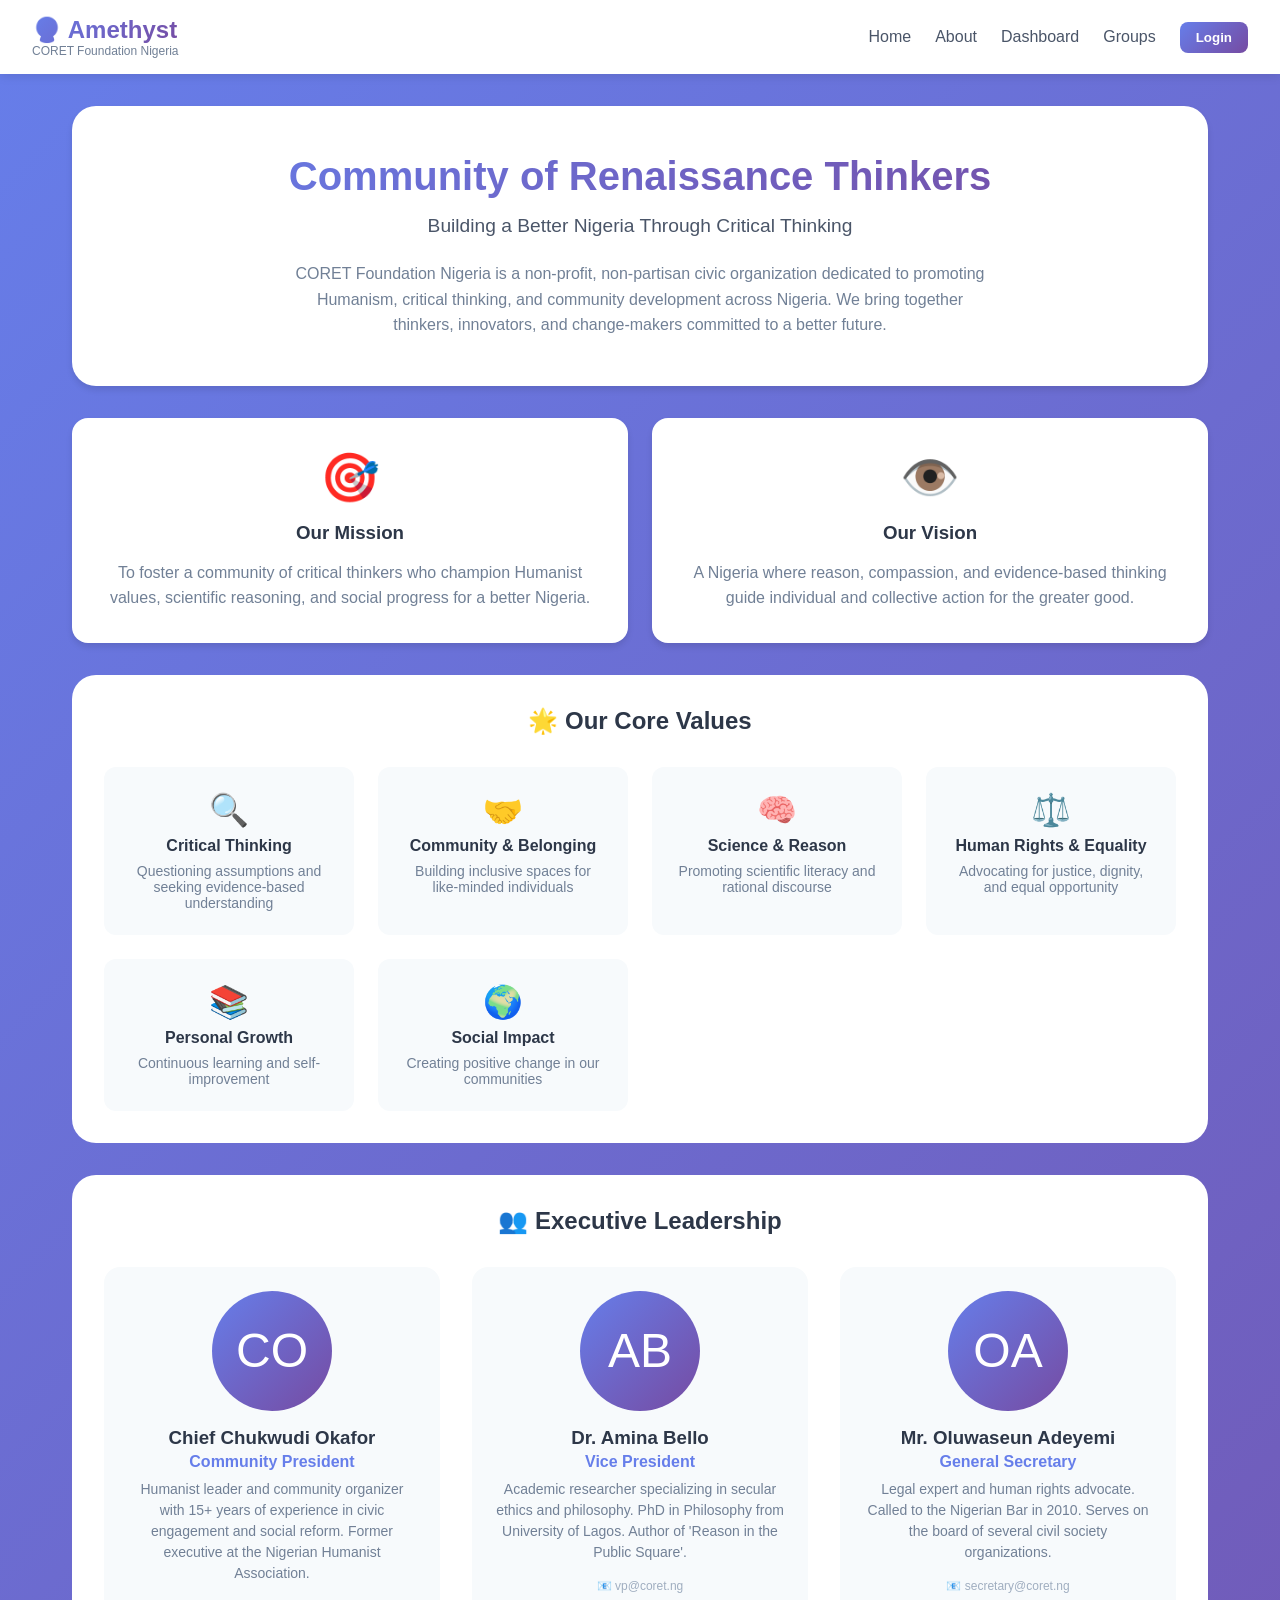
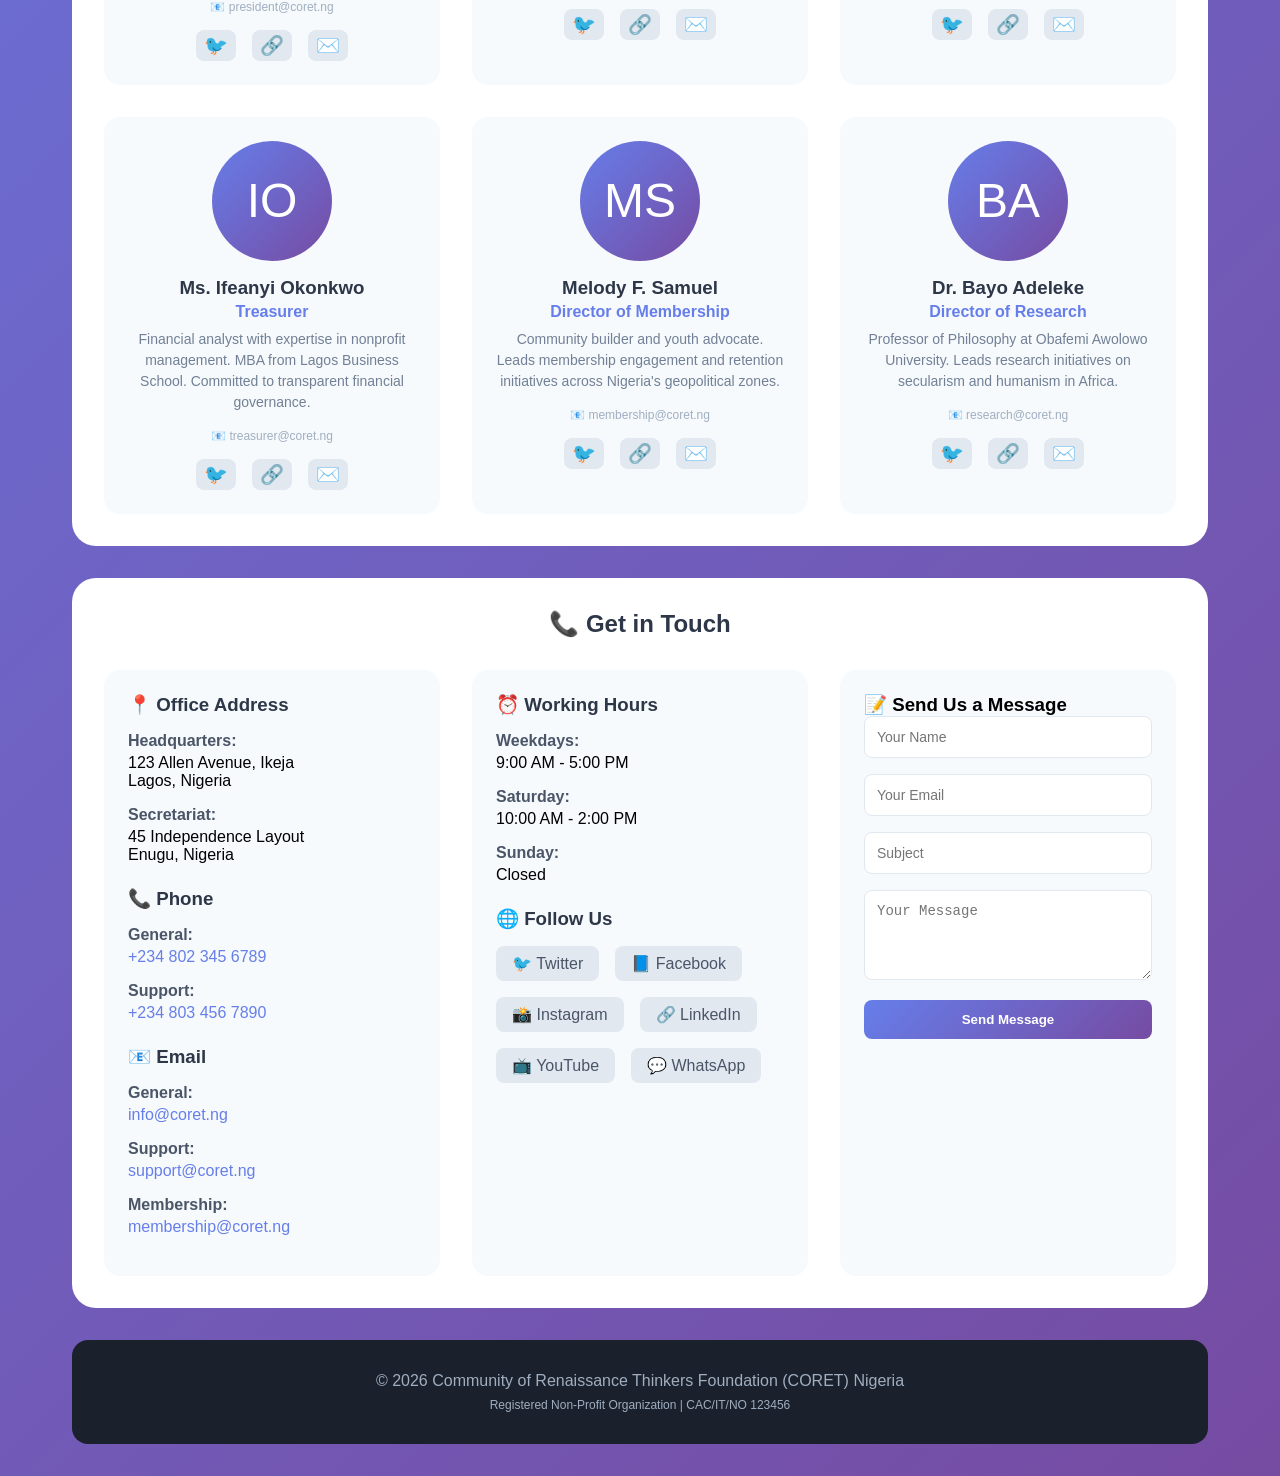
==== about.html @ 269c712f ""feat: add CORET Foundation About page with executive profiles and contact section"" ====
<!DOCTYPE html>
<html lang="en">
<head>
    <meta charset="UTF-8">
    <meta name="viewport" content="width=device-width, initial-scale=1.0">
    <title>About CORET Foundation | Community of Renaissance Thinkers</title>
    <style>
        * {
            margin: 0;
            padding: 0;
            box-sizing: border-box;
        }

        body {
            font-family: -apple-system, BlinkMacSystemFont, 'Segoe UI', Roboto, 'Helvetica Neue', sans-serif;
            background: linear-gradient(135deg, #667eea 0%, #764ba2 100%);
            min-height: 100vh;
        }

        /* Navbar */
        .navbar {
            background: white;
            box-shadow: 0 2px 10px rgba(0,0,0,0.1);
            padding: 1rem 2rem;
            display: flex;
            justify-content: space-between;
            align-items: center;
            flex-wrap: wrap;
            gap: 1rem;
            position: sticky;
            top: 0;
            z-index: 100;
        }

        .logo h1 {
            font-size: 1.5rem;
            background: linear-gradient(135deg, #667eea, #764ba2);
            -webkit-background-clip: text;
            background-clip: text;
            color: transparent;
        }

        .logo p {
            font-size: 0.75rem;
            color: #718096;
        }

        .nav-links {
            display: flex;
            gap: 1.5rem;
            align-items: center;
        }

        .nav-links a {
            text-decoration: none;
            color: #4a5568;
            font-weight: 500;
            transition: color 0.2s;
        }

        .nav-links a:hover {
            color: #667eea;
        }

        .btn-login {
            background: linear-gradient(135deg, #667eea, #764ba2);
            color: white;
            border: none;
            padding: 0.5rem 1rem;
            border-radius: 8px;
            cursor: pointer;
            font-weight: 600;
        }

        /* Container */
        .container {
            max-width: 1200px;
            margin: 0 auto;
            padding: 2rem;
        }

        /* Hero Section */
        .hero {
            background: white;
            border-radius: 24px;
            padding: 3rem;
            margin-bottom: 2rem;
            text-align: center;
            box-shadow: 0 4px 6px rgba(0,0,0,0.1);
        }

        .hero h1 {
            font-size: 2.5rem;
            background: linear-gradient(135deg, #667eea, #764ba2);
            -webkit-background-clip: text;
            background-clip: text;
            color: transparent;
            margin-bottom: 1rem;
        }

        .hero .tagline {
            font-size: 1.2rem;
            color: #4a5568;
            margin-bottom: 1.5rem;
        }

        .hero .description {
            max-width: 700px;
            margin: 0 auto;
            color: #718096;
            line-height: 1.6;
        }

        /* Mission Vision Cards */
        .mv-container {
            display: grid;
            grid-template-columns: repeat(auto-fit, minmax(300px, 1fr));
            gap: 1.5rem;
            margin-bottom: 2rem;
        }

        .mv-card {
            background: white;
            border-radius: 16px;
            padding: 2rem;
            text-align: center;
            box-shadow: 0 4px 6px rgba(0,0,0,0.1);
            transition: transform 0.2s;
        }

        .mv-card:hover {
            transform: translateY(-4px);
        }

        .mv-icon {
            font-size: 3rem;
            margin-bottom: 1rem;
        }

        .mv-card h3 {
            color: #2d3748;
            margin-bottom: 1rem;
        }

        .mv-card p {
            color: #718096;
            line-height: 1.6;
        }

        /* Core Values */
        .values-section {
            background: white;
            border-radius: 24px;
            padding: 2rem;
            margin-bottom: 2rem;
        }

        .values-section h2 {
            text-align: center;
            color: #2d3748;
            margin-bottom: 2rem;
        }

        .values-grid {
            display: grid;
            grid-template-columns: repeat(auto-fit, minmax(250px, 1fr));
            gap: 1.5rem;
        }

        .value-item {
            text-align: center;
            padding: 1.5rem;
            background: #f7fafc;
            border-radius: 12px;
        }

        .value-icon {
            font-size: 2rem;
            margin-bottom: 0.5rem;
        }

        .value-item h4 {
            color: #2d3748;
            margin-bottom: 0.5rem;
        }

        .value-item p {
            color: #718096;
            font-size: 0.875rem;
        }

        /* Executive Team */
        .executive-section {
            background: white;
            border-radius: 24px;
            padding: 2rem;
            margin-bottom: 2rem;
        }

        .executive-section h2 {
            text-align: center;
            color: #2d3748;
            margin-bottom: 2rem;
        }

        .executive-grid {
            display: grid;
            grid-template-columns: repeat(auto-fit, minmax(280px, 1fr));
            gap: 2rem;
        }

        .executive-card {
            text-align: center;
            padding: 1.5rem;
            background: #f7fafc;
            border-radius: 16px;
            transition: transform 0.2s;
        }

        .executive-card:hover {
            transform: translateY(-4px);
        }

        .executive-avatar {
            width: 120px;
            height: 120px;
            background: linear-gradient(135deg, #667eea, #764ba2);
            border-radius: 50%;
            display: flex;
            align-items: center;
            justify-content: center;
            margin: 0 auto 1rem;
            font-size: 3rem;
            color: white;
        }

        .executive-card h3 {
            color: #2d3748;
            margin-bottom: 0.25rem;
        }

        .executive-title {
            color: #667eea;
            font-weight: 600;
            margin-bottom: 0.5rem;
        }

        .executive-bio {
            color: #718096;
            font-size: 0.875rem;
            margin-bottom: 1rem;
            line-height: 1.5;
        }

        .executive-contact {
            font-size: 0.75rem;
            color: #a0aec0;
        }

        .social-links {
            display: flex;
            justify-content: center;
            gap: 1rem;
            margin-top: 1rem;
        }

        .social-links a {
            color: #667eea;
            text-decoration: none;
            font-size: 1.2rem;
        }

        /* Contact Section */
        .contact-section {
            background: white;
            border-radius: 24px;
            padding: 2rem;
            margin-bottom: 2rem;
        }

        .contact-section h2 {
            text-align: center;
            color: #2d3748;
            margin-bottom: 2rem;
        }

        .contact-grid {
            display: grid;
            grid-template-columns: repeat(auto-fit, minmax(300px, 1fr));
            gap: 2rem;
        }

        .contact-info {
            background: #f7fafc;
            padding: 1.5rem;
            border-radius: 16px;
        }

        .contact-info h3 {
            color: #2d3748;
            margin-bottom: 1rem;
            display: flex;
            align-items: center;
            gap: 0.5rem;
        }

        .contact-detail {
            margin-bottom: 1rem;
        }

        .contact-detail strong {
            color: #4a5568;
            display: block;
            margin-bottom: 0.25rem;
        }

        .contact-detail a {
            color: #667eea;
            text-decoration: none;
        }

        .contact-detail a:hover {
            text-decoration: underline;
        }

        .social-grid {
            display: flex;
            flex-wrap: wrap;
            gap: 1rem;
            margin-top: 1rem;
        }

        .social-link {
            background: #e2e8f0;
            padding: 0.5rem 1rem;
            border-radius: 8px;
            text-decoration: none;
            color: #4a5568;
            transition: all 0.2s;
        }

        .social-link:hover {
            background: #667eea;
            color: white;
        }

        .contact-form {
            background: #f7fafc;
            padding: 1.5rem;
            border-radius: 16px;
        }

        .contact-form input,
        .contact-form textarea {
            width: 100%;
            padding: 0.75rem;
            margin-bottom: 1rem;
            border: 1px solid #e2e8f0;
            border-radius: 8px;
            font-size: 0.875rem;
        }

        .contact-form button {
            background: linear-gradient(135deg, #667eea, #764ba2);
            color: white;
            border: none;
            padding: 0.75rem;
            border-radius: 8px;
            width: 100%;
            font-weight: 600;
            cursor: pointer;
        }

        /* Footer */
        .footer {
            background: #1a202c;
            color: #a0aec0;
            padding: 2rem;
            text-align: center;
            border-radius: 16px;
        }

        /* Responsive */
        @media (max-width: 768px) {
            .container {
                padding: 1rem;
            }
            .hero {
                padding: 1.5rem;
            }
            .hero h1 {
                font-size: 1.75rem;
            }
        }
    </style>
</head>
<body>
    <nav class="navbar">
        <div class="logo">
            <h1>🔮 Amethyst</h1>
            <p>CORET Foundation Nigeria</p>
        </div>
        <div class="nav-links">
            <a href="index.html">Home</a>
            <a href="about.html">About</a>
            <a href="dashboard.html">Dashboard</a>
            <a href="groups.html">Groups</a>
            <button class="btn-login" onclick="window.location.href='index.html'">Login</button>
        </div>
    </nav>

    <div class="container">
        <!-- Hero Section -->
        <div class="hero">
            <h1>Community of Renaissance Thinkers</h1>
            <div class="tagline">Building a Better Nigeria Through Critical Thinking</div>
            <div class="description">
                CORET Foundation Nigeria is a non-profit, non-partisan civic organization dedicated to promoting 
                Humanism, critical thinking, and community development across Nigeria. We bring together thinkers, 
                innovators, and change-makers committed to a better future.
            </div>
        </div>

        <!-- Mission & Vision -->
        <div class="mv-container">
            <div class="mv-card">
                <div class="mv-icon">🎯</div>
                <h3>Our Mission</h3>
                <p>To foster a community of critical thinkers who champion Humanist values, scientific reasoning, and social progress for a better Nigeria.</p>
            </div>
            <div class="mv-card">
                <div class="mv-icon">👁️</div>
                <h3>Our Vision</h3>
                <p>A Nigeria where reason, compassion, and evidence-based thinking guide individual and collective action for the greater good.</p>
            </div>
        </div>

        <!-- Core Values -->
        <div class="values-section">
            <h2>🌟 Our Core Values</h2>
            <div class="values-grid">
                <div class="value-item">
                    <div class="value-icon">🔍</div>
                    <h4>Critical Thinking</h4>
                    <p>Questioning assumptions and seeking evidence-based understanding</p>
                </div>
                <div class="value-item">
                    <div class="value-icon">🤝</div>
                    <h4>Community & Belonging</h4>
                    <p>Building inclusive spaces for like-minded individuals</p>
                </div>
                <div class="value-item">
                    <div class="value-icon">🧠</div>
                    <h4>Science & Reason</h4>
                    <p>Promoting scientific literacy and rational discourse</p>
                </div>
                <div class="value-item">
                    <div class="value-icon">⚖️</div>
                    <h4>Human Rights & Equality</h4>
                    <p>Advocating for justice, dignity, and equal opportunity</p>
                </div>
                <div class="value-item">
                    <div class="value-icon">📚</div>
                    <h4>Personal Growth</h4>
                    <p>Continuous learning and self-improvement</p>
                </div>
                <div class="value-item">
                    <div class="value-icon">🌍</div>
                    <h4>Social Impact</h4>
                    <p>Creating positive change in our communities</p>
                </div>
            </div>
        </div>

        <!-- Executive Team -->
        <div class="executive-section">
            <h2>👥 Executive Leadership</h2>
            <div class="executive-grid" id="executiveGrid">
                <!-- Populated by JavaScript -->
            </div>
        </div>

        <!-- Contact Section -->
        <div class="contact-section">
            <h2>📞 Get in Touch</h2>
            <div class="contact-grid">
                <div class="contact-info">
                    <h3>📍 Office Address</h3>
                    <div class="contact-detail">
                        <strong>Headquarters:</strong>
                        123 Allen Avenue, Ikeja<br>
                        Lagos, Nigeria
                    </div>
                    <div class="contact-detail">
                        <strong>Secretariat:</strong>
                        45 Independence Layout<br>
                        Enugu, Nigeria
                    </div>
                    
                    <h3 style="margin-top: 1.5rem;">📞 Phone</h3>
                    <div class="contact-detail">
                        <strong>General:</strong> <a href="tel:+2348023456789">+234 802 345 6789</a>
                    </div>
                    <div class="contact-detail">
                        <strong>Support:</strong> <a href="tel:+2348034567890">+234 803 456 7890</a>
                    </div>
                    
                    <h3 style="margin-top: 1.5rem;">📧 Email</h3>
                    <div class="contact-detail">
                        <strong>General:</strong> <a href="mailto:info@coret.ng">info@coret.ng</a>
                    </div>
                    <div class="contact-detail">
                        <strong>Support:</strong> <a href="mailto:support@coret.ng">support@coret.ng</a>
                    </div>
                    <div class="contact-detail">
                        <strong>Membership:</strong> <a href="mailto:membership@coret.ng">membership@coret.ng</a>
                    </div>
                </div>
                
                <div class="contact-info">
                    <h3>⏰ Working Hours</h3>
                    <div class="contact-detail">
                        <strong>Weekdays:</strong> 9:00 AM - 5:00 PM
                    </div>
                    <div class="contact-detail">
                        <strong>Saturday:</strong> 10:00 AM - 2:00 PM
                    </div>
                    <div class="contact-detail">
                        <strong>Sunday:</strong> Closed
                    </div>
                    
                    <h3 style="margin-top: 1.5rem;">🌐 Follow Us</h3>
                    <div class="social-grid">
                        <a href="#" class="social-link">🐦 Twitter</a>
                        <a href="#" class="social-link">📘 Facebook</a>
                        <a href="#" class="social-link">📸 Instagram</a>
                        <a href="#" class="social-link">🔗 LinkedIn</a>
                        <a href="#" class="social-link">📺 YouTube</a>
                        <a href="https://chat.whatsapp.com/HcqS9j2RZHnA6xOyBJi6Bq" class="social-link">💬 WhatsApp</a>
                    </div>
                </div>
                
                <div class="contact-form">
                    <h3>📝 Send Us a Message</h3>
                    <form id="contactForm">
                        <input type="text" placeholder="Your Name" required>
                        <input type="email" placeholder="Your Email" required>
                        <input type="text" placeholder="Subject">
                        <textarea rows="4" placeholder="Your Message" required></textarea>
                        <button type="submit">Send Message</button>
                    </form>
                </div>
            </div>
        </div>

        <!-- Footer -->
        <div class="footer">
            <p>&copy; 2026 Community of Renaissance Thinkers Foundation (CORET) Nigeria</p>
            <p style="margin-top: 0.5rem; font-size: 0.75rem;">Registered Non-Profit Organization | CAC/IT/NO 123456</p>
        </div>
    </div>

    <script>
        // Executive Team Data
        const executives = [
            {
                name: "Chief Chukwudi Okafor",
                title: "Community President",
                bio: "Humanist leader and community organizer with 15+ years of experience in civic engagement and social reform. Former executive at the Nigerian Humanist Association.",
                email: "president@coret.ng",
                initals: "CO",
                social: { twitter: "#", linkedin: "#" }
            },
            {
                name: "Dr. Amina Bello",
                title: "Vice President",
                bio: "Academic researcher specializing in secular ethics and philosophy. PhD in Philosophy from University of Lagos. Author of 'Reason in the Public Square'.",
                email: "vp@coret.ng",
                initals: "AB",
                social: { twitter: "#", linkedin: "#" }
            },
            {
                name: "Mr. Oluwaseun Adeyemi",
                title: "General Secretary",
                bio: "Legal expert and human rights advocate. Called to the Nigerian Bar in 2010. Serves on the board of several civil society organizations.",
                email: "secretary@coret.ng",
                initals: "OA",
                social: { twitter: "#", linkedin: "#" }
            },
            {
                name: "Ms. Ifeanyi Okonkwo",
                title: "Treasurer",
                bio: "Financial analyst with expertise in nonprofit management. MBA from Lagos Business School. Committed to transparent financial governance.",
                email: "treasurer@coret.ng",
                initals: "IO",
                social: { twitter: "#", linkedin: "#" }
            },
            {
                name: "Melody F. Samuel",
                title: "Director of Membership",
                bio: "Community builder and youth advocate. Leads membership engagement and retention initiatives across Nigeria's geopolitical zones.",
                email: "membership@coret.ng",
                initals: "MS",
                social: { twitter: "#", linkedin: "#" }
            },
            {
                name: "Dr. Bayo Adeleke",
                title: "Director of Research",
                bio: "Professor of Philosophy at Obafemi Awolowo University. Leads research initiatives on secularism and humanism in Africa.",
                email: "research@coret.ng",
                initals: "BA",
                social: { twitter: "#", linkedin: "#" }
            }
        ];

        // Populate executive grid
        function loadExecutives() {
            const grid = document.getElementById('executiveGrid');
            if (!grid) return;
            
            grid.innerHTML = executives.map(exec => `
                <div class="executive-card">
                    <div class="executive-avatar">${exec.initals}</div>
                    <h3>${exec.name}</h3>
                    <div class="executive-title">${exec.title}</div>
                    <div class="executive-bio">${exec.bio}</div>
                    <div class="executive-contact">
                        📧 ${exec.email}
                    </div>
                    <div class="social-links">
                        <a href="${exec.social.twitter}" class="social-link" style="padding: 0.25rem 0.5rem;">🐦</a>
                        <a href="${exec.social.linkedin}" class="social-link" style="padding: 0.25rem 0.5rem;">🔗</a>
                        <a href="mailto:${exec.email}" class="social-link" style="padding: 0.25rem 0.5rem;">✉️</a>
                    </div>
                </div>
            `).join('');
        }

        // Handle contact form submission
        function setupContactForm() {
            const form = document.getElementById('contactForm');
            if (!form) return;
            
            form.addEventListener('submit', function(e) {
                e.preventDefault();
                alert('Thank you for your message! We will get back to you within 48 hours.');
                form.reset();
            });
        }

        // Initialize page
        loadExecutives();
        setupContactForm();
    </script>
</body>
</html>
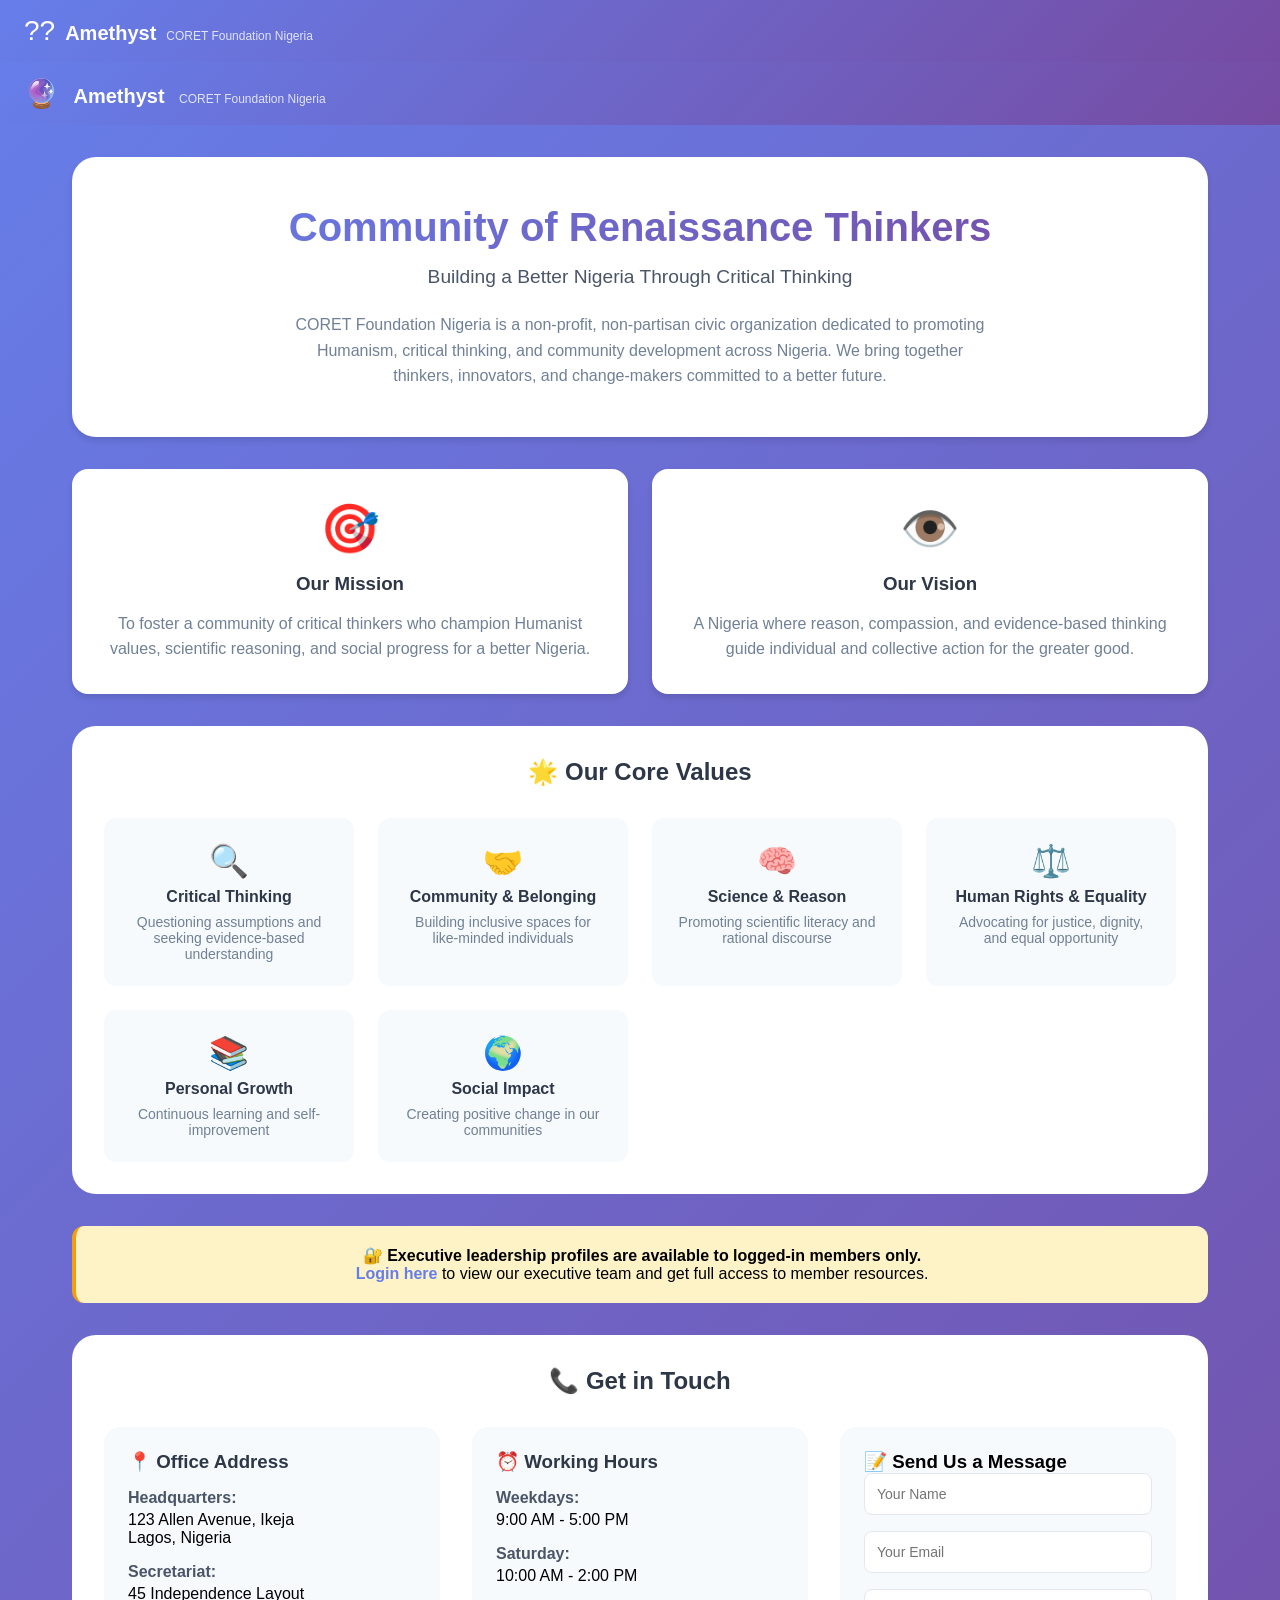
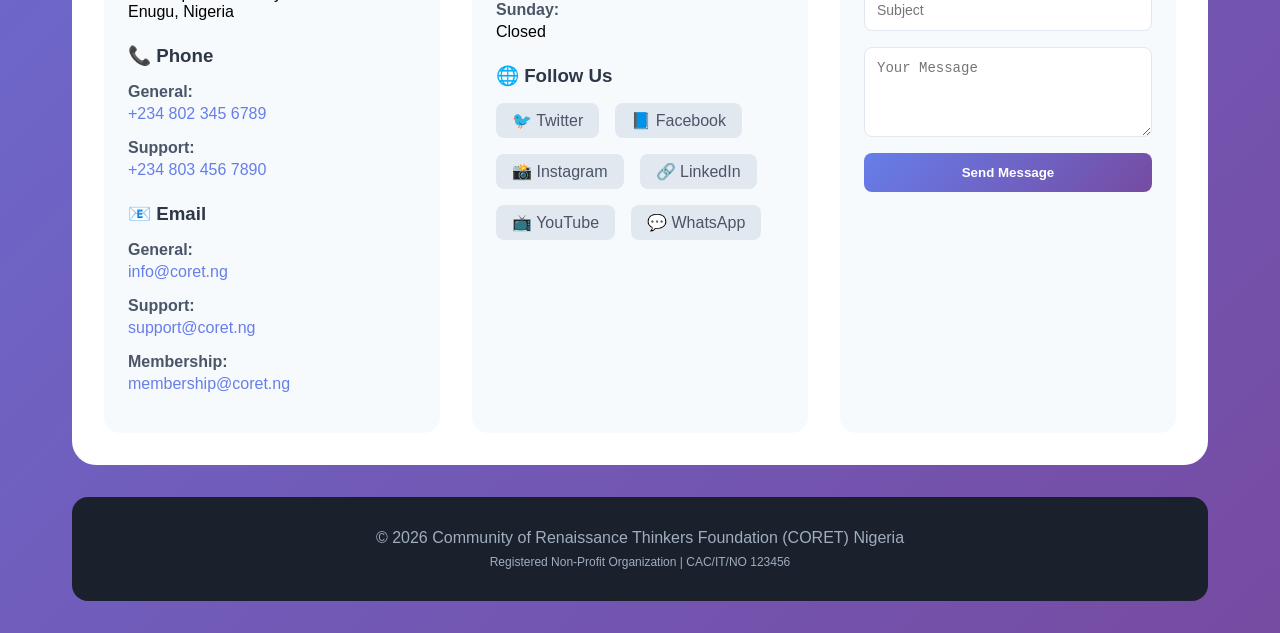
==== commit 643d0fc9: "8;50" ====
--- a/about.html
+++ b/about.html
@@ -1,3 +1,4 @@
+<div class="amethyst-banner" style="background: linear-gradient(135deg, #667eea, #764ba2); color: white; padding: 15px 24px;"><div style="max-width: 1400px; margin: 0 auto; display: flex; justify-content: space-between; align-items: center;"><div><span style="font-size: 28px;">??</span><span style="font-size: 20px; font-weight: bold; margin-left: 10px;">Amethyst</span><span style="font-size: 12px; opacity: 0.8; margin-left: 10px;">CORET Foundation Nigeria</span></div></div></div>  
 <!DOCTYPE html>
 <html lang="en">
 <head>
@@ -17,59 +18,21 @@
             min-height: 100vh;
         }
 
-        /* Navbar */
-        .navbar {
-            background: white;
-            box-shadow: 0 2px 10px rgba(0,0,0,0.1);
-            padding: 1rem 2rem;
+        /* Amethyst Banner */
+        .amethyst-banner {
+            background: linear-gradient(135deg, #667eea, #764ba2);
+            color: white;
+            padding: 15px 24px;
+        }
+
+        .banner-container {
+            max-width: 1400px;
+            margin: 0 auto;
             display: flex;
             justify-content: space-between;
             align-items: center;
             flex-wrap: wrap;
-            gap: 1rem;
-            position: sticky;
-            top: 0;
-            z-index: 100;
-        }
-
-        .logo h1 {
-            font-size: 1.5rem;
-            background: linear-gradient(135deg, #667eea, #764ba2);
-            -webkit-background-clip: text;
-            background-clip: text;
-            color: transparent;
-        }
-
-        .logo p {
-            font-size: 0.75rem;
-            color: #718096;
-        }
-
-        .nav-links {
-            display: flex;
-            gap: 1.5rem;
-            align-items: center;
-        }
-
-        .nav-links a {
-            text-decoration: none;
-            color: #4a5568;
-            font-weight: 500;
-            transition: color 0.2s;
-        }
-
-        .nav-links a:hover {
-            color: #667eea;
-        }
-
-        .btn-login {
-            background: linear-gradient(135deg, #667eea, #764ba2);
-            color: white;
-            border: none;
-            padding: 0.5rem 1rem;
-            border-radius: 8px;
-            cursor: pointer;
-            font-weight: 600;
+            gap: 15px;
         }
 
         /* Container */
@@ -189,7 +152,7 @@
             font-size: 0.875rem;
         }
 
-        /* Executive Team */
+        /* Executive Team - Will be hidden for non-logged in */
         .executive-section {
             background: white;
             border-radius: 24px;
@@ -270,6 +233,22 @@
             font-size: 1.2rem;
         }
 
+        /* Login Required Message */
+        .login-required-message {
+            background: #fef3c7;
+            border-left: 4px solid #f59e0b;
+            padding: 20px;
+            border-radius: 12px;
+            text-align: center;
+            margin-bottom: 2rem;
+        }
+
+        .login-required-message a {
+            color: #667eea;
+            text-decoration: none;
+            font-weight: 600;
+        }
+
         /* Contact Section */
         .contact-section {
             background: white;
@@ -380,7 +359,6 @@
             border-radius: 16px;
         }
 
-        /* Responsive */
         @media (max-width: 768px) {
             .container {
                 padding: 1rem;
@@ -395,19 +373,16 @@
     </style>
 </head>
 <body>
-    <nav class="navbar">
-        <div class="logo">
-            <h1>🔮 Amethyst</h1>
-            <p>CORET Foundation Nigeria</p>
-        </div>
-        <div class="nav-links">
-            <a href="index.html">Home</a>
-            <a href="about.html">About</a>
-            <a href="dashboard.html">Dashboard</a>
-            <a href="groups.html">Groups</a>
-            <button class="btn-login" onclick="window.location.href='index.html'">Login</button>
-        </div>
-    </nav>
+    <!-- Amethyst Banner -->
+    <div class="amethyst-banner">
+        <div class="banner-container">
+            <div>
+                <span style="font-size: 28px;">🔮</span>
+                <span style="font-size: 20px; font-weight: bold; margin-left: 10px;">Amethyst</span>
+                <span style="font-size: 12px; opacity: 0.8; margin-left: 10px;">CORET Foundation Nigeria</span>
+            </div>
+        </div>
+    </div>
 
     <div class="container">
         <!-- Hero Section -->
@@ -472,12 +447,18 @@
             </div>
         </div>
 
-        <!-- Executive Team -->
-        <div class="executive-section">
+        <!-- Executive Team (Hidden for non-logged in) -->
+        <div id="executiveSection" class="executive-section">
             <h2>👥 Executive Leadership</h2>
             <div class="executive-grid" id="executiveGrid">
                 <!-- Populated by JavaScript -->
             </div>
+        </div>
+
+        <!-- Login Required Message (Shown when not logged in) -->
+        <div id="loginRequiredMessage" class="login-required-message" style="display: none;">
+            <p>🔐 <strong>Executive leadership profiles are available to logged-in members only.</strong></p>
+            <p><a href="index.html">Login here</a> to view our executive team and get full access to member resources.</p>
         </div>
 
         <!-- Contact Section -->
@@ -566,77 +547,69 @@
             {
                 name: "Chief Chukwudi Okafor",
                 title: "Community President",
-                bio: "Humanist leader and community organizer with 15+ years of experience in civic engagement and social reform. Former executive at the Nigerian Humanist Association.",
+                bio: "Humanist leader and community organizer with 15+ years of experience in civic engagement and social reform.",
                 email: "president@coret.ng",
-                initals: "CO",
-                social: { twitter: "#", linkedin: "#" }
+                initials: "CO"
             },
             {
                 name: "Dr. Amina Bello",
                 title: "Vice President",
-                bio: "Academic researcher specializing in secular ethics and philosophy. PhD in Philosophy from University of Lagos. Author of 'Reason in the Public Square'.",
+                bio: "Academic researcher specializing in secular ethics and philosophy. PhD in Philosophy from University of Lagos.",
                 email: "vp@coret.ng",
-                initals: "AB",
-                social: { twitter: "#", linkedin: "#" }
+                initials: "AB"
             },
             {
                 name: "Mr. Oluwaseun Adeyemi",
                 title: "General Secretary",
-                bio: "Legal expert and human rights advocate. Called to the Nigerian Bar in 2010. Serves on the board of several civil society organizations.",
+                bio: "Legal expert and human rights advocate. Called to the Nigerian Bar in 2010.",
                 email: "secretary@coret.ng",
-                initals: "OA",
-                social: { twitter: "#", linkedin: "#" }
+                initials: "OA"
             },
             {
                 name: "Ms. Ifeanyi Okonkwo",
                 title: "Treasurer",
-                bio: "Financial analyst with expertise in nonprofit management. MBA from Lagos Business School. Committed to transparent financial governance.",
+                bio: "Financial analyst with expertise in nonprofit management. MBA from Lagos Business School.",
                 email: "treasurer@coret.ng",
-                initals: "IO",
-                social: { twitter: "#", linkedin: "#" }
+                initials: "IO"
             },
             {
                 name: "Melody F. Samuel",
                 title: "Director of Membership",
-                bio: "Community builder and youth advocate. Leads membership engagement and retention initiatives across Nigeria's geopolitical zones.",
+                bio: "Community builder and youth advocate. Leads membership engagement initiatives across Nigeria.",
                 email: "membership@coret.ng",
-                initals: "MS",
-                social: { twitter: "#", linkedin: "#" }
+                initials: "MS"
             },
             {
                 name: "Dr. Bayo Adeleke",
                 title: "Director of Research",
-                bio: "Professor of Philosophy at Obafemi Awolowo University. Leads research initiatives on secularism and humanism in Africa.",
+                bio: "Professor of Philosophy at Obafemi Awolowo University. Leads research on secularism in Africa.",
                 email: "research@coret.ng",
-                initals: "BA",
-                social: { twitter: "#", linkedin: "#" }
+                initials: "BA"
             }
         ];
 
-        // Populate executive grid
+        // Load executives
         function loadExecutives() {
             const grid = document.getElementById('executiveGrid');
             if (!grid) return;
             
             grid.innerHTML = executives.map(exec => `
                 <div class="executive-card">
-                    <div class="executive-avatar">${exec.initals}</div>
+                    <div class="executive-avatar">${exec.initials}</div>
                     <h3>${exec.name}</h3>
                     <div class="executive-title">${exec.title}</div>
                     <div class="executive-bio">${exec.bio}</div>
-                    <div class="executive-contact">
-                        📧 ${exec.email}
-                    </div>
+                    <div class="executive-contact">📧 ${exec.email}</div>
                     <div class="social-links">
-                        <a href="${exec.social.twitter}" class="social-link" style="padding: 0.25rem 0.5rem;">🐦</a>
-                        <a href="${exec.social.linkedin}" class="social-link" style="padding: 0.25rem 0.5rem;">🔗</a>
-                        <a href="mailto:${exec.email}" class="social-link" style="padding: 0.25rem 0.5rem;">✉️</a>
+                        <a href="#">🐦</a>
+                        <a href="#">🔗</a>
+                        <a href="mailto:${exec.email}">✉️</a>
                     </div>
                 </div>
             `).join('');
         }
 
-        // Handle contact form submission
+        // Setup contact form
         function setupContactForm() {
             const form = document.getElementById('contactForm');
             if (!form) return;
@@ -648,9 +621,29 @@
             });
         }
 
-        // Initialize page
+        // ============================================
+        // HIDE EXECUTIVE SECTION FOR NON-LOGGED IN USERS
+        // ============================================
+        const isLoggedIn = sessionStorage.getItem('amethyst_current_user') !== null;
+        const executiveSection = document.getElementById('executiveSection');
+        const loginRequiredMessage = document.getElementById('loginRequiredMessage');
+        
+        if (!isLoggedIn && executiveSection) {
+            executiveSection.style.display = 'none';
+            if (loginRequiredMessage) {
+                loginRequiredMessage.style.display = 'block';
+            }
+        } else if (isLoggedIn && loginRequiredMessage) {
+            loginRequiredMessage.style.display = 'none';
+        }
+
+        // Initialize
         loadExecutives();
         setupContactForm();
     </script>
+    
+    <!-- Main Navigation -->
+    <script src="js/main-nav.js"></script>
 </body>
-</html>+</html><script src="js/main-nav.js"></script> 
+<script src="js/nav.js"></script> 
